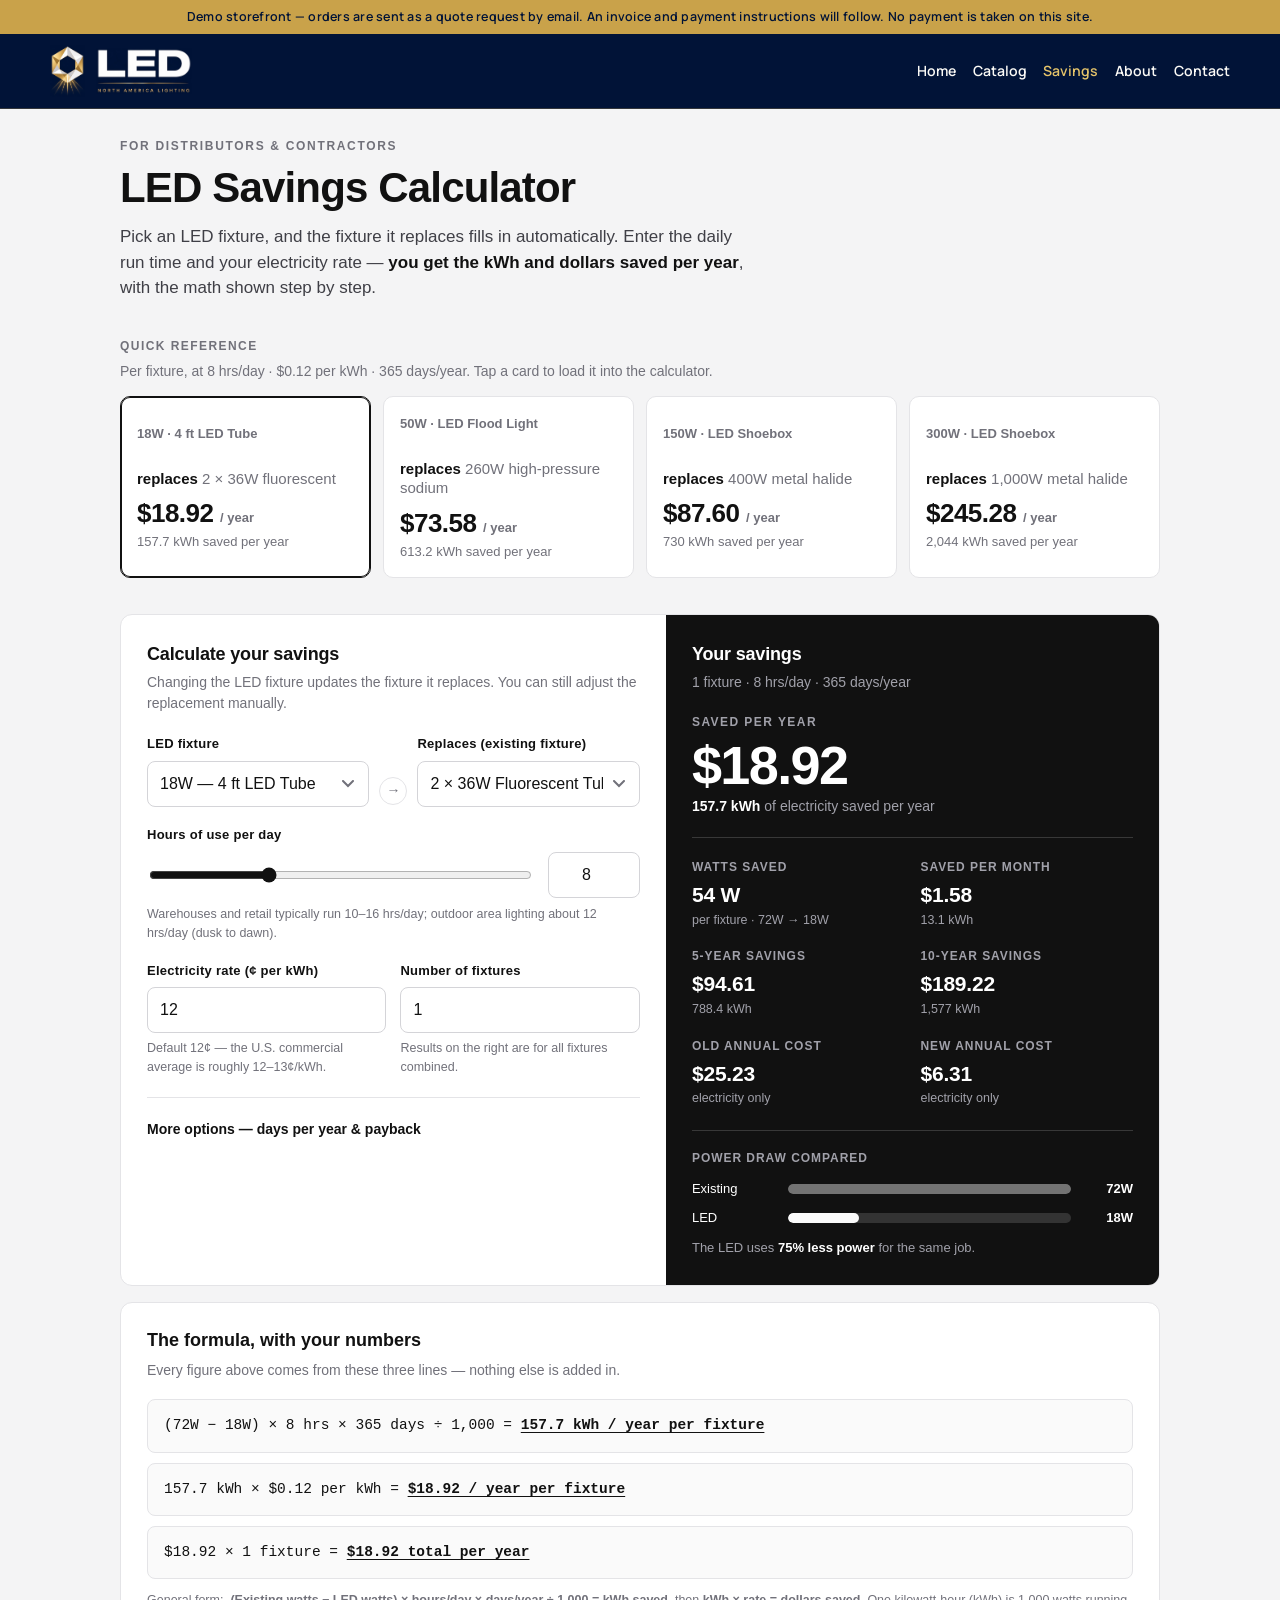
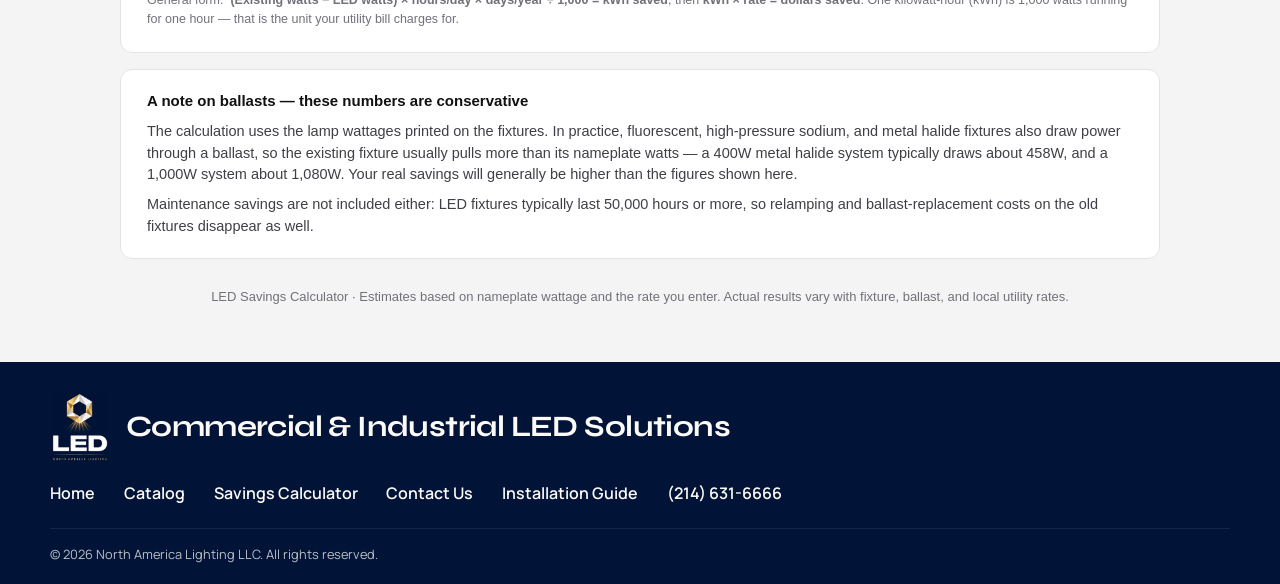
==== savings/index.html @ 8f33b259 "Round 43: standalone /savings/ calculator page" ====
<!DOCTYPE html>
<html lang="en">
<head>
  <meta charset="utf-8">
  <meta name="viewport" content="width=device-width, initial-scale=1, viewport-fit=cover">
  <meta name="description" content="LED Savings Calculator from North America Lighting — see kWh and dollars saved when you switch to LED.">
  <title>LED Savings Calculator — North America Lighting</title>
  <meta name="apple-mobile-web-app-title" content="NAL-Commercial LED Wholesaler">
  <link rel="icon" href="/favicon.ico" sizes="any">
  <link rel="icon" type="image/png" sizes="32x32" href="/brand/favicon-32.png">
  <link rel="apple-touch-icon" href="/brand/apple-touch-icon.png">
  <link rel="preconnect" href="https://fonts.googleapis.com">
  <link rel="preconnect" href="https://fonts.gstatic.com" crossorigin>
  <link href="https://fonts.googleapis.com/css2?family=Manrope:wght@400;500;600;700&family=Syne:wght@500;600;700;800&display=swap" rel="stylesheet">
  <style>

/* NAL chrome for the standalone savings page (self-contained; does not load the SPA). */
html { scroll-behavior: smooth; }
body {
  margin: 0;
  font-family: "Manrope", "Segoe UI", sans-serif;
  color: #12171e;
  background: #f3efe6;
  line-height: 1.55;
  min-height: 100vh;
  display: flex;
  flex-direction: column;
}
img { max-width: 100%; height: auto; display: block; }
a { color: inherit; }
.sv-top { position: sticky; top: 0; z-index: 50; }
.sv-demo {
  background: #c9a24a;
  color: #011337;
  text-align: center;
  font-size: 0.78rem;
  font-weight: 600;
  letter-spacing: 0.02em;
  padding: 0.45rem 1rem;
}
.sv-header {
  background: #011337;
  color: #fbfaf6;
  border-bottom: 1px solid rgba(201, 162, 74, 0.25);
}
.sv-header-inner {
  max-width: 1180px;
  margin: 0 auto;
  padding: 0.7rem 1.25rem;
  display: flex;
  align-items: center;
  justify-content: space-between;
  gap: 1rem;
}
.sv-brand {
  display: flex;
  align-items: center;
  gap: 0.7rem;
  text-decoration: none;
  min-width: 0;
}
.sv-brand-mark { height: 44px; width: auto; }
.sv-brand-word { height: 38px; width: auto; }
@media (min-width: 720px) {
  .sv-brand-mark { height: 52px; }
  .sv-brand-word { height: 46px; }
}
.sv-nav {
  display: flex;
  align-items: center;
  flex-wrap: wrap;
  justify-content: flex-end;
  gap: 0.85rem 1.05rem;
  font-weight: 600;
  font-size: 0.88rem;
}
.sv-nav a { text-decoration: none; color: #fbfaf6; white-space: nowrap; }
.sv-nav a:hover { color: #e4c36a; }
.sv-nav a.is-current { color: #e4c36a; }
.sv-main { flex: 1; }
.nal-savings {
  color-scheme: light dark;
  font-family: -apple-system, BlinkMacSystemFont, "Segoe UI", Roboto, Helvetica, Arial, sans-serif;
}
.nal-savings h1, .nal-savings h2, .nal-savings h3, .nal-savings h4 {
  font-family: -apple-system, BlinkMacSystemFont, "Segoe UI", Roboto, Helvetica, Arial, sans-serif;
}
.nal-savings p { margin: 0; }
.sv-footer {
  background: #011337;
  color: #fbfaf6;
  padding: 1.8rem 1.25rem 1.2rem;
}
.sv-footer-inner {
  max-width: 1180px;
  margin: 0 auto;
}
.sv-footer-brand {
  display: flex;
  align-items: center;
  gap: 1rem;
  flex-wrap: wrap;
  margin-bottom: 1.1rem;
}
.sv-footer-logo { height: 72px; width: auto; }
.sv-footer-tagline {
  font-family: "Syne", "Manrope", sans-serif;
  font-size: clamp(1.35rem, 3vw, 1.85rem);
  font-weight: 700;
  letter-spacing: -0.02em;
  margin: 0;
  line-height: 1.15;
}
.sv-footer-links {
  display: flex;
  flex-wrap: wrap;
  gap: 0.5rem 1.8rem;
  margin: 0;
}
.sv-footer-links a { text-decoration: none; font-weight: 600; }
.sv-footer-links a:hover { color: #e4c36a; }
.sv-footer-bottom {
  max-width: 1180px;
  margin: 1.4rem auto 0;
  padding-top: 1rem;
  border-top: 1px solid rgba(255,255,255,0.08);
  font-size: 0.8rem;
  color: rgba(251,250,246,0.75);
}


  .nal-savings{
    --bg:#f4f4f5;
    --surface:#ffffff;
    --surface-2:#fafafa;
    --ink:#111111;
    --ink-2:#3f3f46;
    --muted:#71717a;
    --line:#e4e4e7;
    --line-strong:#d4d4d8;
    --black:#111111;
    --black-text:#ffffff;
    --black-muted:#a1a1aa;
    --input-bg:#ffffff;
    --track:#e4e4e7;
    --thumb:#111111;
    --focus:#111111;
  }
  @media (prefers-color-scheme: dark){
    .nal-savings{
      --bg:#0a0a0a;
      --surface:#171717;
      --surface-2:#1c1c1c;
      --ink:#fafafa;
      --ink-2:#d4d4d8;
      --muted:#a1a1aa;
      --line:#262626;
      --line-strong:#333333;
      --black:#fafafa;
      --black-text:#111111;
      --black-muted:#525252;
      --input-bg:#111111;
      --track:#333333;
      --thumb:#fafafa;
      --focus:#fafafa;
    }
  }
  .nal-savings, .nal-savings *{box-sizing:border-box}
  .nal-savings{-webkit-text-size-adjust:100%}
  .nal-savings{
    margin:0;
    background:var(--bg);
    color:var(--ink);
    font-family: -apple-system, BlinkMacSystemFont, "Segoe UI", Roboto, Helvetica, Arial, sans-serif;
    line-height:1.5;
    font-size:16px;
  }
  .nal-savings button, .nal-savings select, .nal-savings input{font:inherit; min-height:44px}
  .nal-savings a{color:inherit}
  .nal-savings .wrap{max-width:1080px;margin:0 auto;padding:28px 20px 56px}
  /* Header */
  .nal-savings .eyebrow{font-size:12px;letter-spacing:.14em;text-transform:uppercase;color:var(--muted);font-weight:600;margin:0 0 10px}
  .nal-savings h1{font-size:clamp(28px,5vw,42px);line-height:1.08;letter-spacing:-.02em;margin:0;font-weight:750}
  .nal-savings .lede{margin:14px 0 0;color:var(--ink-2);font-size:17px;max-width:640px}
  .nal-savings .lede strong{color:var(--ink)}
  /* Quick reference */
  .nal-savings .section-label{font-size:12px;letter-spacing:.12em;text-transform:uppercase;color:var(--muted);font-weight:700;margin:36px 0 6px}
  .nal-savings .section-note{color:var(--muted);font-size:14px;margin:0 0 14px}
  .nal-savings .quick-grid{display:grid;grid-template-columns:repeat(4,1fr);gap:12px}
  .nal-savings .quick-card{
    background:var(--surface);border:1px solid var(--line);border-radius:10px;
    padding:18px 16px 16px;text-align:left;cursor:pointer;width:100%;color:var(--ink);
    transition:border-color .15s ease;
  }
  .nal-savings .quick-card:hover{border-color:var(--ink)}
  .nal-savings .quick-card.active{border-color:var(--ink);box-shadow:inset 0 0 0 1px var(--ink)}
  .nal-savings .quick-card .qc-top{font-size:13px;color:var(--muted);font-weight:600;line-height:1.35;min-height:36px}
  .nal-savings .quick-card .qc-vs{font-size:15px;font-weight:700;line-height:1.3;margin:8px 0 12px}
  .nal-savings .quick-card .qc-vs span{color:var(--muted);font-weight:500}
  .nal-savings .quick-card .qc-save{font-size:26px;font-weight:800;letter-spacing:-.02em;line-height:1}
  .nal-savings .quick-card .qc-save small{font-size:13px;font-weight:600;color:var(--muted);letter-spacing:0}
  .nal-savings .quick-card .qc-kwh{font-size:13px;color:var(--muted);margin-top:6px}
  /* Calculator layout */
  .nal-savings .calc{
    margin-top:36px;background:var(--surface);border:1px solid var(--line);border-radius:12px;
    display:grid;grid-template-columns:1.05fr .95fr;overflow:hidden;
  }
  .nal-savings .calc-form{padding:26px 26px 28px}
  .nal-savings .calc-form h2, .nal-savings .calc-results h2{font-size:18px;margin:0 0 4px;letter-spacing:-.01em}
  .nal-savings .calc-form .sub, .nal-savings .calc-results .sub{font-size:14px;color:var(--muted);margin:0 0 20px}
  .nal-savings .calc-results .sub{color:var(--black-muted)}
  .nal-savings .field{margin-bottom:18px}
  .nal-savings .field label{display:block;font-size:13px;font-weight:700;letter-spacing:.02em;margin-bottom:7px}
  .nal-savings .field .hint{font-size:12.5px;color:var(--muted);margin-top:6px}
  .nal-savings select, .nal-savings input[type="number"], .nal-savings input[type="text"]{
    width:100%;background:var(--input-bg);color:var(--ink);
    border:1px solid var(--line-strong);border-radius:8px;padding:10px 12px;
    appearance:none;-webkit-appearance:none;
  }
  .nal-savings select{
    background-image:url("data:image/svg+xml,%3Csvg xmlns='http://www.w3.org/2000/svg' width='12' height='8' viewBox='0 0 12 8'%3E%3Cpath d='M1 1l5 5 5-5' fill='none' stroke='%2371717a' stroke-width='2' stroke-linecap='round'/%3E%3C/svg%3E");
    background-repeat:no-repeat;background-position:right 14px center;padding-right:36px;
  }
  .nal-savings select:focus, .nal-savings input:focus{outline:2px solid var(--focus);outline-offset:1px;border-color:var(--focus)}
  .nal-savings .arrow-row{display:flex;align-items:center;gap:10px}
  .nal-savings .arrow-row .swap-arrow{flex:0 0 auto;width:28px;height:28px;border:1px solid var(--line);border-radius:50%;display:grid;place-items:center;color:var(--muted);font-size:14px;margin-top:22px}
  .nal-savings .arrow-row .field{flex:1}
  .nal-savings .grid-2{display:grid;grid-template-columns:1fr 1fr;gap:14px}
  .nal-savings .grid-2 .field{margin-bottom:18px}
  .nal-savings .range-row{display:flex;align-items:center;gap:14px}
  .nal-savings .range-row input[type="range"]{flex:1;min-height:44px;accent-color:var(--thumb);padding:0}
  .nal-savings .range-row input[type="number"]{width:92px;flex:0 0 auto;text-align:center}
  .nal-savings .unit-note{font-size:12.5px;color:var(--muted)}
  .nal-savings details.advanced{border-top:1px solid var(--line);padding-top:14px;margin-top:2px}
  .nal-savings details.advanced summary{cursor:pointer;font-size:14px;font-weight:700;min-height:36px;display:flex;align-items:center}
  .nal-savings details.advanced .grid-2{margin-top:14px}
  /* Results */
  .nal-savings .calc-results{background:var(--black);color:var(--black-text);padding:26px 26px 28px}
  .nal-savings .result-hero{border-bottom:1px solid rgba(128,128,128,.35);padding-bottom:20px;margin-bottom:20px}
  .nal-savings .result-hero .r-label{font-size:12px;letter-spacing:.12em;text-transform:uppercase;color:var(--black-muted);font-weight:700}
  .nal-savings .result-hero .r-value{font-size:clamp(40px,6vw,54px);font-weight:800;letter-spacing:-.03em;line-height:1.05;margin:6px 0 2px}
  .nal-savings .result-hero .r-sub{font-size:14px;color:var(--black-muted)}
  .nal-savings .result-hero .r-sub strong{color:var(--black-text)}
  .nal-savings .r-grid{display:grid;grid-template-columns:1fr 1fr;gap:18px 16px}
  .nal-savings .r-item .r-label{font-size:12px;letter-spacing:.08em;text-transform:uppercase;color:var(--black-muted);font-weight:700}
  .nal-savings .r-item .r-num{font-size:21px;font-weight:750;letter-spacing:-.01em;margin-top:3px}
  .nal-savings .r-item .r-note{font-size:12.5px;color:var(--black-muted)}
  /* Watt compare bars */
  .nal-savings .compare{margin-top:22px;border-top:1px solid rgba(128,128,128,.35);padding-top:18px}
  .nal-savings .compare .r-label{font-size:12px;letter-spacing:.08em;text-transform:uppercase;color:var(--black-muted);font-weight:700;margin-bottom:12px}
  .nal-savings .bar-row{display:grid;grid-template-columns:86px 1fr 52px;align-items:center;gap:10px;margin-bottom:10px;font-size:13px}
  .nal-savings .bar-track{height:10px;background:rgba(128,128,128,.3);border-radius:99px;overflow:hidden}
  .nal-savings .bar-fill{height:100%;border-radius:99px}
  .nal-savings .bar-fill.old{background:#737373}
  .nal-savings .bar-fill.new{background:#fafafa}
  @media (prefers-color-scheme: dark){ .nal-savings .bar-fill.old{background:#a3a3a3} .nal-savings .bar-fill.new{background:#111} }
  .nal-savings .bar-fill.new{background:#fafafa}
  @media (prefers-color-scheme: light){ .nal-savings .bar-fill.new{background:#fafafa} }
  .nal-savings .bar-val{font-weight:700;text-align:right;font-variant-numeric:tabular-nums}
  .nal-savings .pct-note{font-size:13px;color:var(--black-muted);margin-top:4px}
  .nal-savings .pct-note strong{color:var(--black-text)}
  /* Formula */
  .nal-savings .formula-box{
    margin-top:16px;background:var(--surface);border:1px solid var(--line);border-radius:12px;padding:24px 26px;
  }
  .nal-savings .formula-box h2{font-size:18px;margin:0 0 6px}
  .nal-savings .formula-box .sub{font-size:14px;color:var(--muted);margin:0 0 18px}
  .nal-savings .formula-line{
    font-family: ui-monospace, SFMono-Regular, Menlo, Consolas, monospace;
    font-size:14.5px;background:var(--surface-2);border:1px solid var(--line);border-radius:8px;
    padding:14px 16px;margin-bottom:10px;white-space:normal;overflow-wrap:anywhere;
    font-variant-numeric:tabular-nums;line-height:1.6;
  }
  .nal-savings .formula-line b{font-weight:700}
  .nal-savings .formula-line .res{font-weight:700;text-decoration:underline;text-underline-offset:3px}
  .nal-savings .note-box{margin-top:16px;border:1px solid var(--line);border-radius:12px;padding:20px 26px;background:var(--surface)}
  .nal-savings .note-box h3{margin:0 0 8px;font-size:15px}
  .nal-savings .note-box p{margin:0;color:var(--ink-2);font-size:14.5px}
  .nal-savings .note-box p + p{margin-top:8px}
  .nal-savings footer{margin-top:28px;color:var(--muted);font-size:13px;text-align:center}
  @media (max-width:860px){
    .nal-savings .quick-grid{grid-template-columns:1fr 1fr}
    .nal-savings .calc{grid-template-columns:1fr}
  }
  @media (max-width:520px){
    .nal-savings .wrap{padding:22px 14px 44px}
    .nal-savings .quick-grid{grid-template-columns:1fr}
    .nal-savings .quick-card .qc-top{min-height:0}
    .nal-savings .grid-2{grid-template-columns:1fr}
    .nal-savings .calc-form, .nal-savings .calc-results, .nal-savings .formula-box, .nal-savings .note-box{padding-left:18px;padding-right:18px}
    .nal-savings .arrow-row{flex-direction:column;align-items:stretch;gap:0}
    .nal-savings .arrow-row .swap-arrow{margin:0 auto 10px;transform:rotate(90deg)}
    .nal-savings .r-grid{gap:16px 12px}
  }
  @media (prefers-reduced-motion: reduce){ .nal-savings, .nal-savings *{transition:none !important} }

  </style>
</head>
<body>
  <div class="sv-top">
    <div class="sv-demo">Demo storefront — orders are sent as a quote request by email. An invoice and payment instructions will follow. No payment is taken on this site.</div>
    <header class="sv-header">
      <div class="sv-header-inner">
        <a class="sv-brand" href="/" aria-label="North America Lighting home">
          <img class="sv-brand-mark" src="/brand/mark.png" alt="">
          <img class="sv-brand-word" src="/brand/wordmark.png" alt="NA LED, North America Lighting">
        </a>
        <nav class="sv-nav" aria-label="Primary">
          <a href="/">Home</a>
          <a href="/#/catalog">Catalog</a>
          <a href="/savings/" class="is-current" aria-current="page">Savings</a>
          <a href="/#/about">About</a>
          <a href="/#/contact">Contact</a>
        </nav>
      </div>
    </header>
  </div>

  <main class="sv-main">
    <section class="nal-savings" aria-label="LED Savings Calculator">
<div class="wrap">

  <p class="eyebrow">For distributors &amp; contractors</p>
  <h1>LED Savings Calculator</h1>
  <p class="lede">Pick an LED fixture, and the fixture it replaces fills in automatically. Enter the daily run time and your electricity rate — <strong>you get the kWh and dollars saved per year</strong>, with the math shown step by step.</p>

  <!-- Quick reference -->
  <p class="section-label">Quick reference</p>
  <p class="section-note">Per fixture, at 8 hrs/day · $0.12 per kWh · 365 days/year. Tap a card to load it into the calculator.</p>
  <div class="quick-grid" id="quickGrid">
    <button type="button" class="quick-card" data-preset="tube18">
      <div class="qc-top">18W · 4 ft LED Tube</div>
      <div class="qc-vs">replaces <span>2 × 36W fluorescent</span></div>
      <div class="qc-save">$18.92 <small>/ year</small></div>
      <div class="qc-kwh">157.7 kWh saved per year</div>
    </button>
    <button type="button" class="quick-card" data-preset="flood50">
      <div class="qc-top">50W · LED Flood Light</div>
      <div class="qc-vs">replaces <span>260W high-pressure sodium</span></div>
      <div class="qc-save">$73.58 <small>/ year</small></div>
      <div class="qc-kwh">613.2 kWh saved per year</div>
    </button>
    <button type="button" class="quick-card" data-preset="shoe150">
      <div class="qc-top">150W · LED Shoebox</div>
      <div class="qc-vs">replaces <span>400W metal halide</span></div>
      <div class="qc-save">$87.60 <small>/ year</small></div>
      <div class="qc-kwh">730 kWh saved per year</div>
    </button>
    <button type="button" class="quick-card" data-preset="shoe300">
      <div class="qc-top">300W · LED Shoebox</div>
      <div class="qc-vs">replaces <span>1,000W metal halide</span></div>
      <div class="qc-save">$245.28 <small>/ year</small></div>
      <div class="qc-kwh">2,044 kWh saved per year</div>
    </button>
  </div>

  <!-- Calculator -->
  <section class="calc" aria-label="Savings calculator">
    <div class="calc-form">
      <h2>Calculate your savings</h2>
      <p class="sub">Changing the LED fixture updates the fixture it replaces. You can still adjust the replacement manually.</p>

      <div class="arrow-row">
        <div class="field">
          <label for="ledSelect">LED fixture</label>
          <select id="ledSelect">
            <option value="tube18" selected>18W — 4 ft LED Tube</option>
            <option value="flood50">50W — LED Flood Light</option>
            <option value="shoe150">150W — LED Shoebox Light</option>
            <option value="shoe300">300W — LED Shoebox Light</option>
            <option value="tube12">12W — 4 ft LED Tube</option>
            <option value="highbay100">100W — LED High Bay</option>
            <option value="highbay200">200W — LED High Bay</option>
            <option value="custom">Custom wattage…</option>
          </select>
        </div>
        <div class="swap-arrow" aria-hidden="true">→</div>
        <div class="field">
          <label for="legacySelect">Replaces (existing fixture)</label>
          <select id="legacySelect">
            <option value="fluor2x36" selected>2 × 36W Fluorescent Tubes — 72W total</option>
            <option value="fluor36">1 × 36W Fluorescent Tube — 36W</option>
            <option value="fluor2x58">2 × 58W Fluorescent Tubes — 116W total</option>
            <option value="hps260">260W High-Pressure Sodium</option>
            <option value="hps400">400W High-Pressure Sodium</option>
            <option value="mh175">175W Metal Halide</option>
            <option value="mh250">250W Metal Halide</option>
            <option value="mh400">400W Metal Halide</option>
            <option value="mh1000">1,000W Metal Halide</option>
            <option value="custom">Custom wattage…</option>
          </select>
        </div>
      </div>

      <div class="grid-2" id="customRow" hidden>
        <div class="field">
          <label for="customLedW">LED wattage (W)</label>
          <input type="number" id="customLedW" min="1" max="2000" step="1" value="40">
        </div>
        <div class="field">
          <label for="customLegacyW">Existing wattage (W)</label>
          <input type="number" id="customLegacyW" min="1" max="3000" step="1" value="150">
        </div>
      </div>

      <div class="field">
        <label for="hoursRange">Hours of use per day</label>
        <div class="range-row">
          <input type="range" id="hoursRange" min="1" max="24" step="0.5" value="8" aria-label="Hours per day slider">
          <input type="number" id="hoursInput" min="0.5" max="24" step="0.5" value="8" aria-label="Hours per day">
        </div>
        <div class="hint">Warehouses and retail typically run 10–16 hrs/day; outdoor area lighting about 12 hrs/day (dusk to dawn).</div>
      </div>

      <div class="grid-2">
        <div class="field">
          <label for="rateInput">Electricity rate (¢ per kWh)</label>
          <input type="number" id="rateInput" min="1" max="100" step="0.1" value="12">
          <div class="hint">Default 12¢ — the U.S. commercial average is roughly 12–13¢/kWh.</div>
        </div>
        <div class="field">
          <label for="qtyInput">Number of fixtures</label>
          <input type="number" id="qtyInput" min="1" max="100000" step="1" value="1">
          <div class="hint">Results on the right are for all fixtures combined.</div>
        </div>
      </div>

      <details class="advanced">
        <summary>More options — days per year &amp; payback</summary>
        <div class="grid-2">
          <div class="field">
            <label for="daysInput">Days per year</label>
            <input type="number" id="daysInput" min="1" max="365" step="1" value="365">
          </div>
          <div class="field">
            <label for="priceInput">LED price per fixture ($, optional)</label>
            <input type="number" id="priceInput" min="0" max="10000" step="0.01" placeholder="e.g. 25.00">
            <div class="hint">Fill this in to see the payback period.</div>
          </div>
        </div>
      </details>
    </div>

    <div class="calc-results" aria-live="polite">
      <h2>Your savings</h2>
      <p class="sub" id="resultContext">1 fixture · 8 hrs/day · 365 days/year</p>

      <div class="result-hero">
        <div class="r-label">Saved per year</div>
        <div class="r-value" id="annualMoney">$18.92</div>
        <div class="r-sub"><strong id="annualKwh">157.7 kWh</strong> of electricity saved per year</div>
      </div>

      <div class="r-grid">
        <div class="r-item">
          <div class="r-label">Watts saved</div>
          <div class="r-num" id="wattsSaved">54 W</div>
          <div class="r-note" id="wattsSavedNote">per fixture</div>
        </div>
        <div class="r-item">
          <div class="r-label">Saved per month</div>
          <div class="r-num" id="monthlyMoney">$1.58</div>
          <div class="r-note" id="monthlyKwh">13.1 kWh</div>
        </div>
        <div class="r-item">
          <div class="r-label">5-year savings</div>
          <div class="r-num" id="fiveYear">$94.61</div>
          <div class="r-note" id="fiveYearKwh">788.4 kWh</div>
        </div>
        <div class="r-item">
          <div class="r-label">10-year savings</div>
          <div class="r-num" id="tenYear">$189.22</div>
          <div class="r-note" id="tenYearKwh">1,577 kWh</div>
        </div>
        <div class="r-item">
          <div class="r-label">Old annual cost</div>
          <div class="r-num" id="oldCost">$25.23</div>
          <div class="r-note">electricity only</div>
        </div>
        <div class="r-item">
          <div class="r-label">New annual cost</div>
          <div class="r-num" id="newCost">$6.31</div>
          <div class="r-note">electricity only</div>
        </div>
      </div>

      <div class="r-item" id="paybackItem" style="margin-top:18px" hidden>
        <div class="r-label">Payback period</div>
        <div class="r-num" id="paybackValue">—</div>
        <div class="r-note">Based on the LED price you entered, energy savings only.</div>
      </div>

      <div class="compare">
        <div class="r-label">Power draw compared</div>
        <div class="bar-row">
          <span id="oldBarLabel">Existing</span>
          <div class="bar-track"><div class="bar-fill old" id="oldBar" style="width:100%"></div></div>
          <span class="bar-val" id="oldBarVal">72W</span>
        </div>
        <div class="bar-row">
          <span>LED</span>
          <div class="bar-track"><div class="bar-fill new" id="newBar" style="width:25%"></div></div>
          <span class="bar-val" id="newBarVal">18W</span>
        </div>
        <p class="pct-note" id="pctNote">The LED uses <strong>75% less power</strong> for the same job.</p>
      </div>
    </div>
  </section>

  <!-- Formula -->
  <section class="formula-box" aria-label="Formula">
    <h2>The formula, with your numbers</h2>
    <p class="sub">Every figure above comes from these three lines — nothing else is added in.</p>
    <div class="formula-line" id="formula1">(72W − 18W) × 8 hrs × 365 days ÷ 1,000 = <span class="res">157.7 kWh / year</span></div>
    <div class="formula-line" id="formula2">157.7 kWh × $0.12 per kWh = <span class="res">$18.92 / year</span></div>
    <div class="formula-line" id="formula3">$18.92 × 1 fixture = <span class="res">$18.92 total per year</span></div>
    <p class="unit-note" style="margin-top:12px">General form: &nbsp;<b>(Existing watts − LED watts) × hours/day × days/year ÷ 1,000 = kWh saved</b>, then <b>kWh × rate = dollars saved</b>. One kilowatt-hour (kWh) is 1,000 watts running for one hour — that is the unit your utility bill charges for.</p>
  </section>

  <section class="note-box">
    <h3>A note on ballasts — these numbers are conservative</h3>
    <p>The calculation uses the lamp wattages printed on the fixtures. In practice, fluorescent, high-pressure sodium, and metal halide fixtures also draw power through a ballast, so the existing fixture usually pulls more than its nameplate watts — a 400W metal halide system typically draws about 458W, and a 1,000W system about 1,080W. Your real savings will generally be higher than the figures shown here.</p>
    <p>Maintenance savings are not included either: LED fixtures typically last 50,000 hours or more, so relamping and ballast-replacement costs on the old fixtures disappear as well.</p>
  </section>

  <footer>LED Savings Calculator · Estimates based on nameplate wattage and the rate you enter. Actual results vary with fixture, ballast, and local utility rates.</footer>
</div>
    </section>
  </main>

  <footer class="sv-footer">
    <div class="sv-footer-inner">
      <div class="sv-footer-brand">
        <a href="/">
          <img class="sv-footer-logo" src="/brand/logo.jpg" alt="NA LED — North America Lighting">
        </a>
        <p class="sv-footer-tagline">Commercial &amp; Industrial LED Solutions</p>
      </div>
      <p class="sv-footer-links">
        <a href="/">Home</a>
        <a href="/#/catalog">Catalog</a>
        <a href="/savings/" aria-current="page">Savings Calculator</a>
        <a href="/#/contact">Contact Us</a>
        <a href="/#/installation">Installation Guide</a>
        <a href="tel:+12146316666">(214) 631-6666</a>
      </p>
    </div>
    <div class="sv-footer-bottom">© 2026 North America Lighting LLC. All rights reserved.</div>
  </footer>

  <script>
(function(){
  var LED = {
    tube18:{w:18, legacy:'fluor2x36', label:'18W 4 ft LED Tube'},
    flood50:{w:50, legacy:'hps260', label:'50W LED Flood Light'},
    shoe150:{w:150, legacy:'mh400', label:'150W LED Shoebox'},
    shoe300:{w:300, legacy:'mh1000', label:'300W LED Shoebox'},
    tube12:{w:12, legacy:'fluor36', label:'12W 4 ft LED Tube'},
    highbay100:{w:100, legacy:'mh250', label:'100W LED High Bay'},
    highbay200:{w:200, legacy:'mh400', label:'200W LED High Bay'},
    custom:{w:null, legacy:'custom', label:'Custom LED'}
  };
  var LEGACY = {
    fluor2x36:{w:72, short:'2 × 36W fluorescent'},
    fluor36:{w:36, short:'36W fluorescent'},
    fluor2x58:{w:116, short:'2 × 58W fluorescent'},
    hps260:{w:260, short:'260W HPS'},
    hps400:{w:400, short:'400W HPS'},
    mh175:{w:175, short:'175W metal halide'},
    mh250:{w:250, short:'250W metal halide'},
    mh400:{w:400, short:'400W metal halide'},
    mh1000:{w:1000, short:'1,000W metal halide'},
    custom:{w:null, short:'custom fixture'}
  };

  var ledSelect = document.getElementById('ledSelect');
  var legacySelect = document.getElementById('legacySelect');
  var customRow = document.getElementById('customRow');
  var customLedW = document.getElementById('customLedW');
  var customLegacyW = document.getElementById('customLegacyW');
  var hoursRange = document.getElementById('hoursRange');
  var hoursInput = document.getElementById('hoursInput');
  var rateInput = document.getElementById('rateInput');
  var qtyInput = document.getElementById('qtyInput');
  var daysInput = document.getElementById('daysInput');
  var priceInput = document.getElementById('priceInput');

  function fmtInt(n){ return Math.round(n).toLocaleString('en-US'); }
  function fmtKwh(n){
    if(n >= 1000) return fmtInt(n);
    return (Math.round(n*10)/10).toLocaleString('en-US');
  }
  function fmtMoney(n){
    return '$' + n.toLocaleString('en-US',{minimumFractionDigits:2, maximumFractionDigits:2});
  }
  function num(el, fallback){
    var v = parseFloat(el.value);
    return isNaN(v) ? fallback : v;
  }

  function syncCustomVisibility(){
    var show = (ledSelect.value === 'custom' || legacySelect.value === 'custom');
    customRow.hidden = !show;
    document.querySelector('label[for="customLedW"]').parentElement.style.display = (ledSelect.value === 'custom') ? '' : 'none';
    document.querySelector('label[for="customLegacyW"]').parentElement.style.display = (legacySelect.value === 'custom') ? '' : 'none';
  }

  function markActiveCard(){
    var cards = document.querySelectorAll('.quick-card');
    for(var i=0;i<cards.length;i++){
      cards[i].classList.toggle('active', cards[i].getAttribute('data-preset') === ledSelect.value);
    }
  }

  function calculate(){
    syncCustomVisibility();
    markActiveCard();

    var ledW = (ledSelect.value === 'custom') ? num(customLedW, 40) : LED[ledSelect.value].w;
    var legacyW = (legacySelect.value === 'custom') ? num(customLegacyW, 150) : LEGACY[legacySelect.value].w;
    var hours = Math.min(24, Math.max(0, num(hoursInput, 8)));
    var rate = num(rateInput, 12) / 100; /* cents -> dollars */
    var qty = Math.max(1, Math.round(num(qtyInput, 1)));
    var days = Math.min(365, Math.max(1, num(daysInput, 365)));
    var price = num(priceInput, 0);

    var savedW = legacyW - ledW;
    var kwhPerFixture = savedW * hours * days / 1000;
    var totalKwh = kwhPerFixture * qty;
    var annual = totalKwh * rate;
    var oldKwh = legacyW * hours * days / 1000 * qty;
    var newKwh = ledW * hours * days / 1000 * qty;

    document.getElementById('resultContext').textContent =
      qty.toLocaleString('en-US') + (qty === 1 ? ' fixture' : ' fixtures') + ' · ' +
      (hours % 1 === 0 ? hours.toFixed(0) : hours) + ' hrs/day · ' + days + ' days/year';

    document.getElementById('annualMoney').textContent = fmtMoney(Math.max(0, annual));
    document.getElementById('annualKwh').textContent = fmtKwh(Math.max(0, totalKwh)) + ' kWh';
    document.getElementById('wattsSaved').textContent = fmtInt(savedW) + ' W';
    document.getElementById('wattsSavedNote').textContent = 'per fixture · ' + fmtInt(legacyW) + 'W → ' + fmtInt(ledW) + 'W';
    document.getElementById('monthlyMoney').textContent = fmtMoney(Math.max(0, annual) / 12);
    document.getElementById('monthlyKwh').textContent = fmtKwh(Math.max(0, totalKwh) / 12) + ' kWh';
    document.getElementById('fiveYear').textContent = fmtMoney(Math.max(0, annual) * 5);
    document.getElementById('fiveYearKwh').textContent = fmtKwh(Math.max(0, totalKwh) * 5) + ' kWh';
    document.getElementById('tenYear').textContent = fmtMoney(Math.max(0, annual) * 10);
    document.getElementById('tenYearKwh').textContent = fmtKwh(Math.max(0, totalKwh) * 10) + ' kWh';
    document.getElementById('oldCost').textContent = fmtMoney(oldKwh * rate);
    document.getElementById('newCost').textContent = fmtMoney(newKwh * rate);

    /* Payback */
    var paybackItem = document.getElementById('paybackItem');
    if(price > 0 && annual > 0){
      paybackItem.hidden = false;
      var months = (price * qty) / annual * 12;
      var txt;
      if(months < 1) txt = 'Under 1 month';
      else if(months < 12) txt = (Math.round(months*10)/10) + ' months';
      else txt = (Math.round(months/12*10)/10) + ' years (' + fmtInt(months) + ' months)';
      document.getElementById('paybackValue').textContent = txt;
    } else {
      paybackItem.hidden = true;
    }

    /* Bars */
    var maxW = Math.max(legacyW, ledW, 1);
    document.getElementById('oldBar').style.width = (legacyW / maxW * 100) + '%';
    document.getElementById('newBar').style.width = Math.max(2, ledW / maxW * 100) + '%';
    document.getElementById('oldBarVal').textContent = fmtInt(legacyW) + 'W';
    document.getElementById('newBarVal').textContent = fmtInt(ledW) + 'W';
    var pct = legacyW > 0 ? Math.round((1 - ledW / legacyW) * 100) : 0;
    document.getElementById('pctNote').innerHTML = 'The LED uses <strong>' + pct + '% less power</strong> for the same job.';

    /* Formula lines */
    document.getElementById('formula1').innerHTML =
      '(' + fmtInt(legacyW) + 'W − ' + fmtInt(ledW) + 'W) × ' + (hours % 1 === 0 ? hours.toFixed(0) : hours) +
      ' hrs × ' + days + ' days ÷ 1,000 = <span class="res">' + fmtKwh(kwhPerFixture) + ' kWh / year per fixture</span>';
    document.getElementById('formula2').innerHTML =
      fmtKwh(kwhPerFixture) + ' kWh × $' + rate.toFixed(2).replace(/0$/, '') + ' per kWh = <span class="res">' +
      fmtMoney(kwhPerFixture * rate) + ' / year per fixture</span>';
    document.getElementById('formula3').innerHTML =
      fmtMoney(kwhPerFixture * rate) + ' × ' + qty.toLocaleString('en-US') + (qty === 1 ? ' fixture' : ' fixtures') +
      ' = <span class="res">' + fmtMoney(annual) + ' total per year</span>';
  }

  ledSelect.addEventListener('change', function(){
    var preset = LED[ledSelect.value];
    if(preset && preset.legacy){
      legacySelect.value = preset.legacy;
      if(preset.legacy === 'custom' && preset.w){
        /* keep custom legacy field as-is */
      }
    }
    if(ledSelect.value === 'custom'){
      legacySelect.value = 'custom';
    }
    calculate();
  });
  legacySelect.addEventListener('change', calculate);
  customLedW.addEventListener('input', calculate);
  customLegacyW.addEventListener('input', calculate);
  hoursRange.addEventListener('input', function(){ hoursInput.value = hoursRange.value; calculate(); });
  hoursInput.addEventListener('input', function(){
    var v = num(hoursInput, 8);
    if(v >= 1 && v <= 24) hoursRange.value = v;
    calculate();
  });
  rateInput.addEventListener('input', calculate);
  qtyInput.addEventListener('input', calculate);
  daysInput.addEventListener('input', calculate);
  priceInput.addEventListener('input', calculate);

  var cards = document.querySelectorAll('.quick-card');
  for(var i=0;i<cards.length;i++){
    cards[i].addEventListener('click', function(){
      var key = this.getAttribute('data-preset');
      ledSelect.value = key;
      legacySelect.value = LED[key].legacy;
      hoursInput.value = 8; hoursRange.value = 8;
      rateInput.value = 12; qtyInput.value = 1; daysInput.value = 365;
      calculate();
      document.querySelector('.calc').scrollIntoView({behavior:'smooth', block:'start'});
    });
  }

  calculate();
})();
  </script>
</body>
</html>
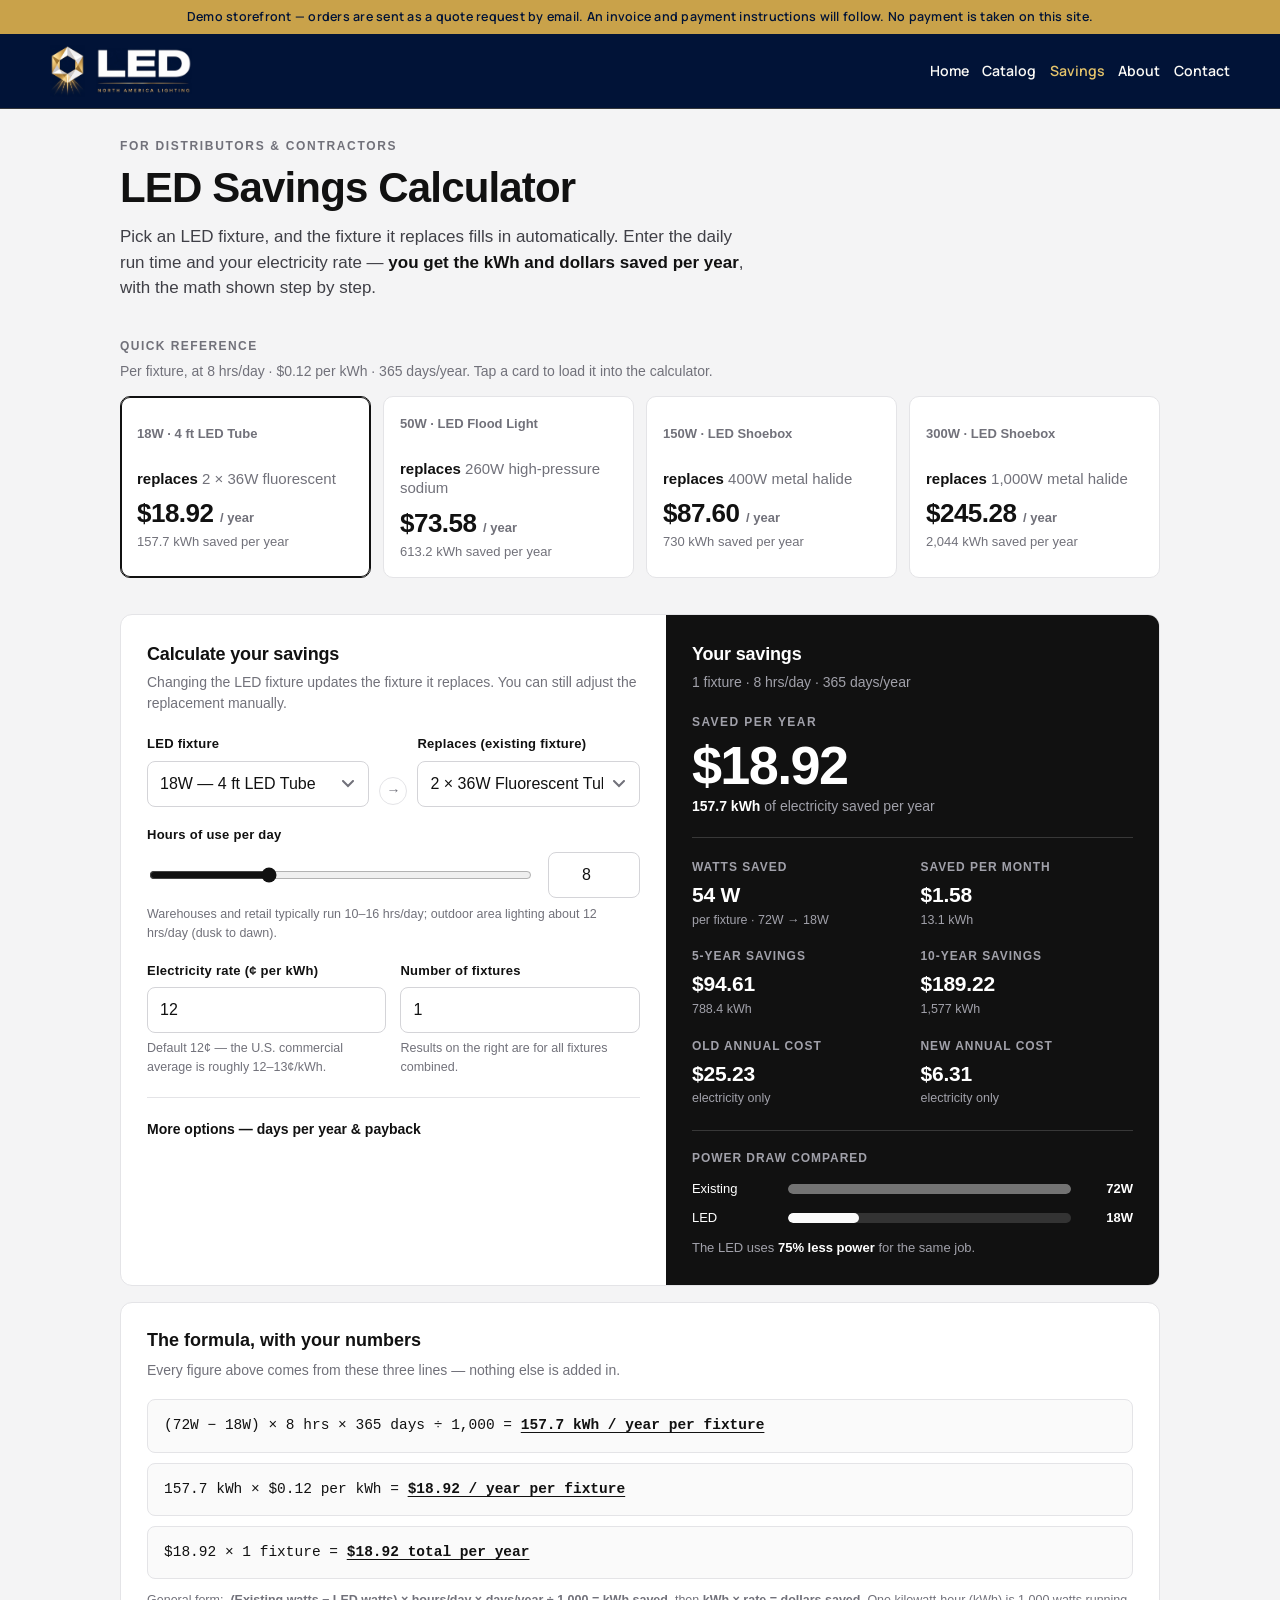
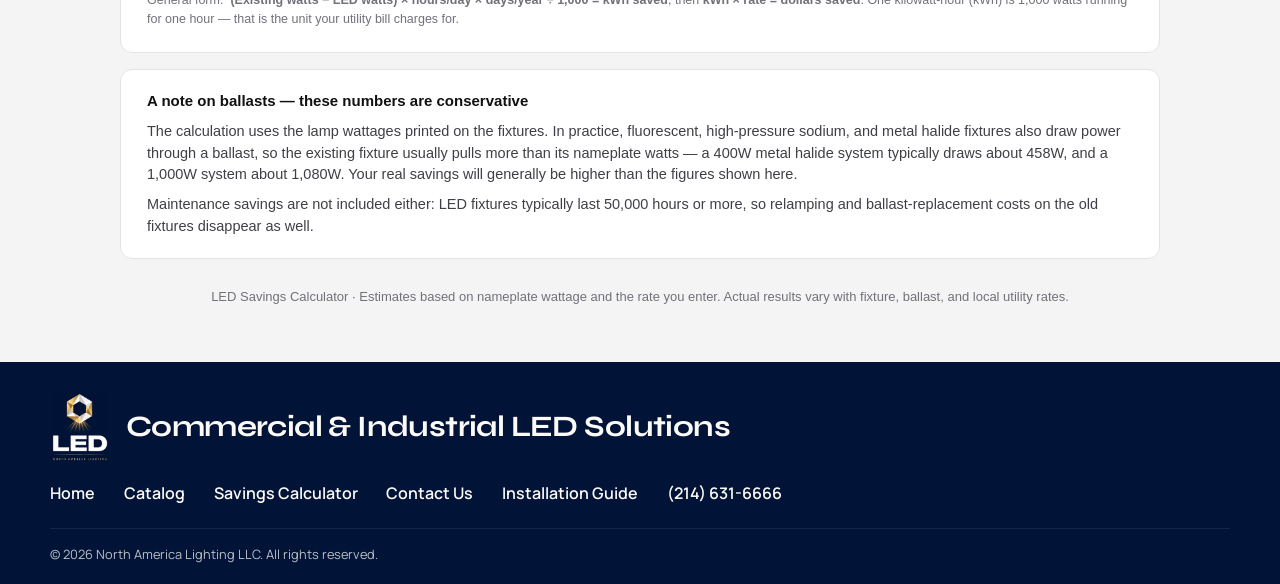
==== commit cd1715d5: "Round 44: shorter header search, nav no longer overlaps logo" ====
--- a/savings/index.html
+++ b/savings/index.html
@@ -50,27 +50,34 @@
   display: flex;
   align-items: center;
   justify-content: space-between;
-  gap: 1rem;
+  gap: 0.75rem 1rem;
+  min-width: 0;
 }
 .sv-brand {
   display: flex;
   align-items: center;
   gap: 0.7rem;
   text-decoration: none;
-  min-width: 0;
-}
-.sv-brand-mark { height: 44px; width: auto; }
-.sv-brand-word { height: 38px; width: auto; }
+  flex: 0 0 auto;
+  flex-shrink: 0;
+  min-width: auto;
+  position: relative;
+  z-index: 2;
+}
+.sv-brand-mark { height: 44px; width: auto; flex-shrink: 0; }
+.sv-brand-word { height: 38px; width: auto; flex-shrink: 0; }
 @media (min-width: 720px) {
   .sv-brand-mark { height: 52px; }
   .sv-brand-word { height: 46px; }
 }
 .sv-nav {
   display: flex;
+  flex: 1 1 auto;
+  min-width: 0;
   align-items: center;
   flex-wrap: wrap;
   justify-content: flex-end;
-  gap: 0.85rem 1.05rem;
+  gap: 0.55rem 0.85rem;
   font-weight: 600;
   font-size: 0.88rem;
 }
